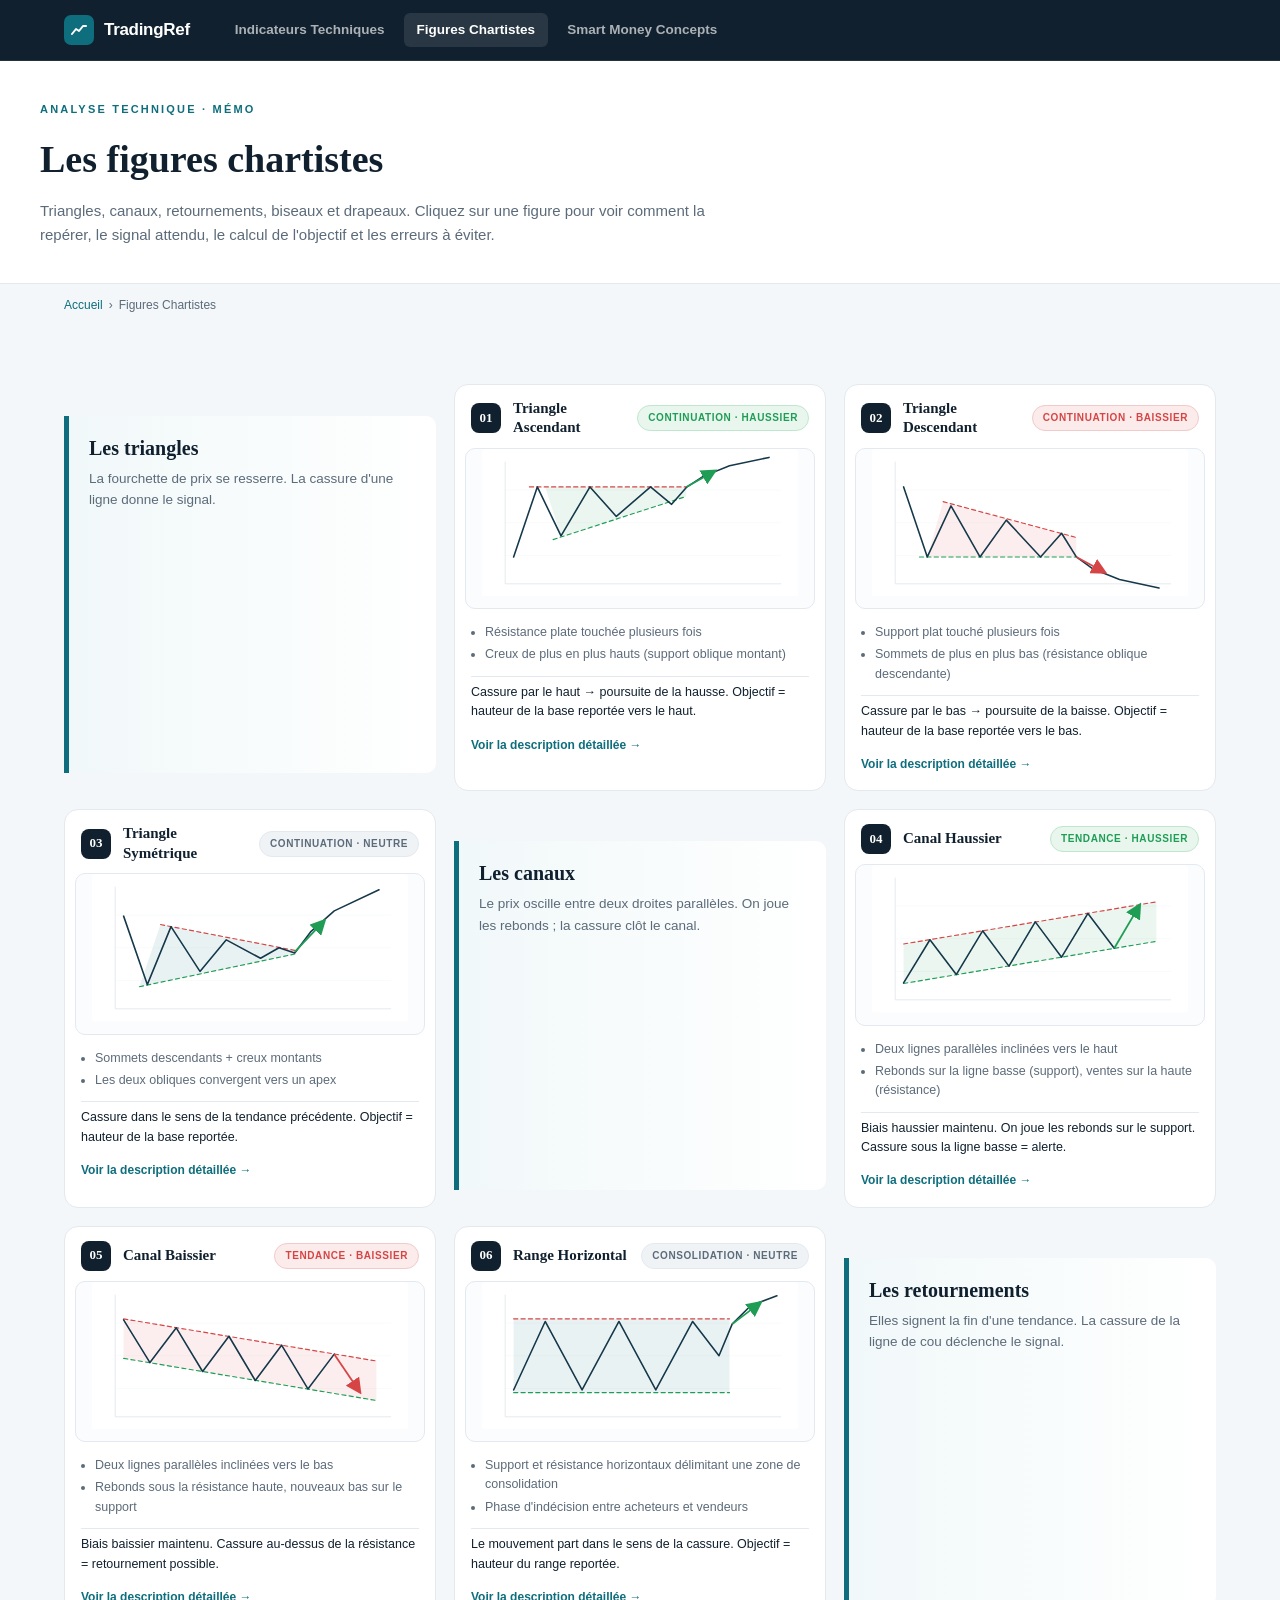
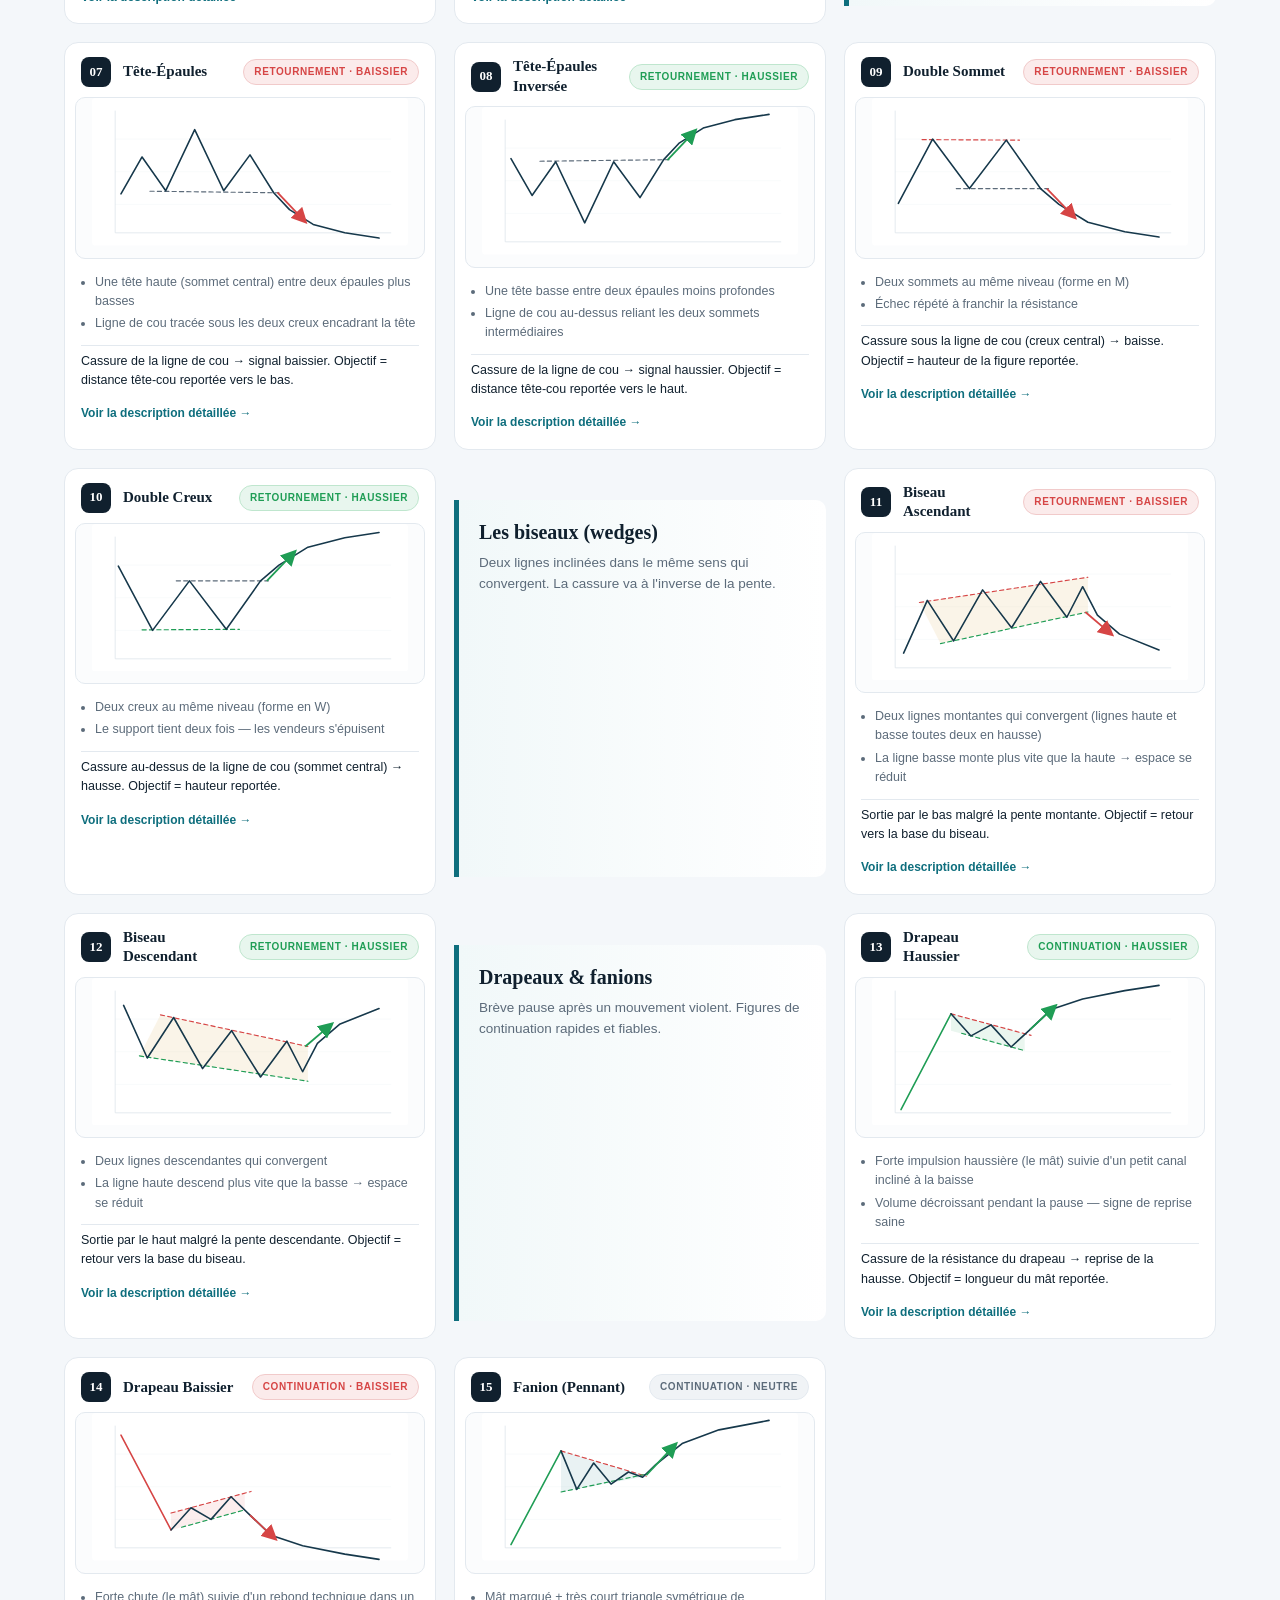
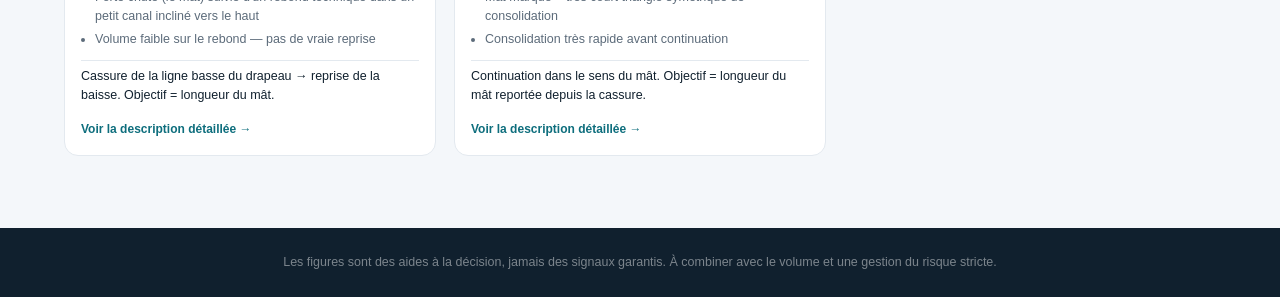
==== figures.html @ bc4d5f83 "Initial commit — TradingRef: site d'analyse technique complet (45 indicateurs/figures/SMC)" ====
<!DOCTYPE html>
<html lang="fr">
<head>
  <meta charset="UTF-8">
  <meta name="viewport" content="width=device-width, initial-scale=1.0">
  <title>Figures Chartistes — TradingRef</title>
  <link rel="stylesheet" href="css/style.css">
</head>
<body data-page="figures">
  <nav class="nav">
    <div class="nav-inner">
      <a href="index.html" class="nav-logo">
        <div class="nav-logo-icon">
          <svg width="16" height="16" viewBox="0 0 16 16" fill="none"><polyline points="1,12 5,7 8,9 12,4 15,4" stroke="#fff" stroke-width="2" stroke-linecap="round" stroke-linejoin="round"/></svg>
        </div>
        TradingRef
      </a>
      <div class="nav-links">
        <a href="indicateurs.html" class="nav-link">Indicateurs Techniques</a>
        <a href="figures.html" class="nav-link active">Figures Chartistes</a>
        <a href="smc.html" class="nav-link">Smart Money Concepts</a>
      </div>
    </div>
  </nav>

  <div class="page-header">
    <div class="page-header-inner">
      <div class="page-kicker">Analyse Technique &middot; Mémo</div>
      <h1>Les figures chartistes</h1>
      <p>Triangles, canaux, retournements, biseaux et drapeaux. Cliquez sur une figure pour voir comment la repérer, le signal attendu, le calcul de l'objectif et les erreurs à éviter.</p>
    </div>
  </div>

  <div class="breadcrumb">
    <a href="index.html">Accueil</a>
    <span>&rsaquo;</span>
    <span>Figures Chartistes</span>
  </div>

  <main class="main">
    <div class="cards-grid" id="cards"></div>
  </main>

  <footer class="footer">
    <p>Les figures sont des aides à la décision, jamais des signaux garantis. À combiner avec le volume et une gestion du risque stricte.</p>
  </footer>

  <!-- Modal -->
  <div class="modal-overlay" id="modal-overlay">
    <div class="modal" id="modal-body"></div>
  </div>

  <script src="js/charts.js"></script>
  <script src="js/data.js"></script>
  <script src="js/app.js"></script>
</body>
</html>
---- css/style.css ----
:root {
  --ink:   #10202E;
  --muted: #5C6B7A;
  --line:  #E3E9EF;
  --bull:  #1F9D55;
  --bear:  #D64545;
  --teal:  #0E6E7D;
  --amber: #C8870A;
  --price: #16384B;
  --paper: #FBFCFD;
  --vio:   #6B4FA0;
  --blue:  #2C6FB5;
  --bg:    #F4F7FA;
}

*, *::before, *::after { box-sizing: border-box; margin: 0; padding: 0; }

body {
  font-family: 'Arial', 'Helvetica Neue', sans-serif;
  background: var(--bg);
  color: var(--ink);
  font-size: 15px;
  line-height: 1.6;
}

/* ── Navigation ─────────────────────────────── */
.nav {
  position: sticky;
  top: 0;
  z-index: 100;
  background: var(--ink);
  border-bottom: 1px solid rgba(255,255,255,0.08);
}
.nav-inner {
  max-width: 1200px;
  margin: 0 auto;
  padding: 0 24px;
  height: 60px;
  display: flex;
  align-items: center;
  gap: 32px;
}
.nav-logo {
  display: flex;
  align-items: center;
  gap: 10px;
  text-decoration: none;
  color: #fff;
  font-weight: 700;
  font-size: 17px;
  letter-spacing: -.3px;
  flex-shrink: 0;
}
.nav-logo-icon {
  width: 30px;
  height: 30px;
  background: var(--teal);
  border-radius: 7px;
  display: flex;
  align-items: center;
  justify-content: center;
}
.nav-links {
  display: flex;
  gap: 6px;
  align-items: center;
  flex: 1;
}
.nav-link {
  text-decoration: none;
  color: rgba(255,255,255,.65);
  font-size: 13.5px;
  font-weight: 600;
  padding: 6px 13px;
  border-radius: 6px;
  transition: all .15s;
  white-space: nowrap;
}
.nav-link:hover, .nav-link.active {
  color: #fff;
  background: rgba(255,255,255,.10);
}

/* ── Hero ────────────────────────────────────── */
.hero {
  background: linear-gradient(135deg, var(--ink) 0%, #1a3450 60%, var(--teal) 100%);
  color: #fff;
  padding: 64px 24px 72px;
  position: relative;
  overflow: hidden;
}
.hero::after {
  content: '';
  position: absolute;
  inset: 0;
  background: radial-gradient(ellipse at 70% 50%, rgba(14,110,125,.35) 0%, transparent 60%);
  pointer-events: none;
}
.hero-inner {
  max-width: 700px;
  margin: 0 auto;
  position: relative;
  z-index: 1;
}
.hero-badge {
  display: inline-block;
  letter-spacing: .2em;
  font-size: 11px;
  color: var(--teal);
  font-weight: 700;
  background: rgba(14,110,125,.18);
  border: 1px solid rgba(14,110,125,.4);
  padding: 5px 12px;
  border-radius: 20px;
  margin-bottom: 22px;
}
.hero-title {
  font-family: Georgia, 'Times New Roman', serif;
  font-size: clamp(36px, 6vw, 58px);
  line-height: 1.06;
  margin-bottom: 20px;
  font-weight: 700;
}
.hero-rule {
  width: 60px;
  height: 4px;
  background: var(--amber);
  border-radius: 2px;
  margin-bottom: 22px;
}
.hero-sub {
  font-size: 16px;
  color: rgba(255,255,255,.70);
  max-width: 560px;
  line-height: 1.7;
}

/* ── Main Container ──────────────────────────── */
.main {
  max-width: 1200px;
  margin: 0 auto;
  padding: 56px 24px 72px;
}

/* ── Category Grid (Homepage) ────────────────── */
.category-grid {
  display: grid;
  grid-template-columns: repeat(3, 1fr);
  gap: 24px;
  margin-bottom: 56px;
}
@media (max-width: 900px) { .category-grid { grid-template-columns: 1fr; } }

.category-card {
  display: flex;
  flex-direction: column;
  gap: 12px;
  background: #fff;
  border: 1px solid var(--line);
  border-radius: 16px;
  padding: 28px 24px;
  text-decoration: none;
  color: var(--ink);
  transition: transform .15s, box-shadow .15s, border-color .15s;
  position: relative;
  overflow: hidden;
}
.category-card::before {
  content: '';
  position: absolute;
  top: 0; left: 0;
  width: 4px;
  height: 100%;
  transition: height .2s;
}
.category-card:nth-child(1)::before { background: var(--teal); }
.category-card:nth-child(2)::before { background: var(--amber); }
.category-card:nth-child(3)::before { background: var(--vio); }
.category-card:hover {
  transform: translateY(-4px);
  box-shadow: 0 12px 40px rgba(0,0,0,.10);
  border-color: rgba(0,0,0,.15);
}
.cat-icon {
  width: 52px;
  height: 52px;
  border-radius: 12px;
  display: flex;
  align-items: center;
  justify-content: center;
  font-size: 22px;
}
.cat-icon--teal  { background: rgba(14,110,125,.12); color: var(--teal); }
.cat-icon--amber { background: rgba(200,135,10,.12); color: var(--amber); }
.cat-icon--vio   { background: rgba(107,79,160,.12); color: var(--vio); }
.cat-count {
  font-size: 11.5px;
  font-weight: 700;
  letter-spacing: .1em;
  color: var(--muted);
  text-transform: uppercase;
}
.category-card h2 {
  font-family: Georgia, serif;
  font-size: 22px;
  font-weight: 700;
}
.category-card p {
  font-size: 14px;
  color: var(--muted);
  line-height: 1.65;
  flex: 1;
}
.cat-sections {
  display: flex;
  flex-wrap: wrap;
  gap: 6px;
}
.cat-sections span {
  font-size: 11px;
  font-weight: 600;
  color: var(--muted);
  background: var(--bg);
  border: 1px solid var(--line);
  border-radius: 12px;
  padding: 3px 9px;
}
.cat-cta {
  font-size: 14px;
  font-weight: 700;
  color: var(--teal);
  align-self: flex-start;
}

/* ── Stats Bar ────────────────────────────────── */
.stats-bar {
  display: flex;
  gap: 0;
  background: #fff;
  border: 1px solid var(--line);
  border-radius: 14px;
  overflow: hidden;
}
.stat {
  flex: 1;
  padding: 22px 20px;
  text-align: center;
  border-right: 1px solid var(--line);
}
.stat:last-child { border-right: none; }
.stat-num {
  display: block;
  font-family: Georgia, serif;
  font-size: 32px;
  font-weight: 700;
  color: var(--teal);
  line-height: 1;
  margin-bottom: 6px;
}
.stat-label {
  font-size: 12px;
  color: var(--muted);
  font-weight: 600;
  text-transform: uppercase;
  letter-spacing: .06em;
}

/* ── Page Header (category pages) ──────────────── */
.page-header {
  background: #fff;
  border-bottom: 1px solid var(--line);
  padding: 40px 24px 36px;
}
.page-header-inner {
  max-width: 1200px;
  margin: 0 auto;
}
.page-kicker {
  font-size: 11px;
  font-weight: 700;
  letter-spacing: .2em;
  color: var(--teal);
  text-transform: uppercase;
  margin-bottom: 10px;
}
.page-header h1 {
  font-family: Georgia, serif;
  font-size: clamp(26px, 4vw, 38px);
  font-weight: 700;
  margin-bottom: 10px;
}
.page-header p {
  font-size: 15px;
  color: var(--muted);
  max-width: 680px;
}

/* ── Section Band ─────────────────────────────── */
.section-band {
  margin: 32px 0 18px;
  padding: 16px 20px;
  border-left: 5px solid var(--teal);
  background: linear-gradient(90deg, #F1F8F9 0%, #fff 100%);
  border-radius: 0 10px 10px 0;
}
.section-band h2 {
  font-family: Georgia, serif;
  font-size: 20px;
  font-weight: 700;
  margin-bottom: 4px;
}
.section-band p {
  font-size: 13.5px;
  color: var(--muted);
  margin: 0;
}

/* ── Cards Grid ───────────────────────────────── */
.cards-grid {
  display: grid;
  grid-template-columns: repeat(auto-fill, minmax(320px, 1fr));
  gap: 18px;
}

/* ── Indicator Card ───────────────────────────── */
.ind-card {
  background: #fff;
  border: 1px solid var(--line);
  border-radius: 14px;
  padding: 0;
  cursor: pointer;
  transition: transform .15s, box-shadow .15s, border-color .15s;
  overflow: hidden;
  display: flex;
  flex-direction: column;
}
.ind-card:hover {
  transform: translateY(-3px);
  box-shadow: 0 8px 30px rgba(0,0,0,.09);
  border-color: var(--teal);
}
.ind-card-head {
  display: flex;
  align-items: center;
  gap: 12px;
  padding: 14px 16px 10px;
}
.ind-num {
  font-family: Georgia, serif;
  font-size: 13px;
  font-weight: 700;
  color: #fff;
  background: var(--ink);
  width: 30px;
  height: 30px;
  border-radius: 8px;
  display: flex;
  align-items: center;
  justify-content: center;
  flex-shrink: 0;
}
.ind-card-head h3 {
  font-family: Georgia, serif;
  font-size: 15px;
  font-weight: 700;
  flex: 1;
  line-height: 1.3;
}
.tag {
  font-size: 10px;
  font-weight: 700;
  letter-spacing: .06em;
  padding: 4px 10px;
  border-radius: 20px;
  white-space: nowrap;
  flex-shrink: 0;
}
.tag-bull    { background: #E8F6EE; color: var(--bull); border: 1px solid #BFE6CE; }
.tag-bear    { background: #FBEBEB; color: var(--bear); border: 1px solid #F1CACA; }
.tag-neutral { background: #F0F3F6; color: var(--muted); border: 1px solid var(--line); }
.tag-blue    { background: #EAF1F8; color: var(--blue); border: 1px solid #C7DBEF; }
.tag-vio     { background: #F2EEF9; color: var(--vio); border: 1px solid #D5C8F0; }
.tag-amber   { background: #FDF4E5; color: var(--amber); border: 1px solid #F0D898; }

.ind-schema {
  padding: 0 16px 12px;
  background: var(--paper);
  margin: 0 10px 10px;
  border: 1px solid var(--line);
  border-radius: 10px;
  overflow: hidden;
}
.ind-schema svg { display: block; width: 100%; height: auto; }

.ind-card-body {
  padding: 0 16px 16px;
  flex: 1;
  display: flex;
  flex-direction: column;
  gap: 8px;
}
.ind-principe {
  font-size: 12.5px;
  color: var(--muted);
  line-height: 1.55;
}
.ind-principe ul {
  margin: 4px 0 0 14px;
  padding: 0;
}
.ind-principe li { margin-bottom: 3px; }
.ind-usage {
  font-size: 12.5px;
  color: var(--ink);
  line-height: 1.55;
  padding-top: 6px;
  border-top: 1px solid var(--line);
}
.ind-cta {
  display: inline-flex;
  align-items: center;
  gap: 5px;
  font-size: 12px;
  font-weight: 700;
  color: var(--teal);
  margin-top: 6px;
}

/* ── Modal ────────────────────────────────────── */
.modal-overlay {
  position: fixed;
  inset: 0;
  z-index: 200;
  background: rgba(10,20,30,.65);
  backdrop-filter: blur(4px);
  display: flex;
  align-items: flex-start;
  justify-content: center;
  padding: 20px;
  overflow-y: auto;
  opacity: 0;
  pointer-events: none;
  transition: opacity .2s;
}
.modal-overlay.open {
  opacity: 1;
  pointer-events: all;
}
.modal {
  background: #fff;
  border-radius: 18px;
  max-width: 860px;
  width: 100%;
  margin: auto;
  overflow: hidden;
  transform: translateY(20px);
  transition: transform .2s;
  box-shadow: 0 32px 80px rgba(0,0,0,.25);
}
.modal-overlay.open .modal { transform: translateY(0); }

.modal-topbar {
  display: flex;
  align-items: center;
  gap: 14px;
  padding: 18px 24px;
  border-bottom: 1px solid var(--line);
  background: var(--ink);
  color: #fff;
}
.modal-close {
  background: rgba(255,255,255,.12);
  border: none;
  color: #fff;
  width: 34px;
  height: 34px;
  border-radius: 8px;
  cursor: pointer;
  font-size: 18px;
  display: flex;
  align-items: center;
  justify-content: center;
  transition: background .15s;
}
.modal-close:hover { background: rgba(255,255,255,.22); }
.modal-title-area { flex: 1 }
.modal-num {
  font-family: Georgia, serif;
  font-size: 12px;
  font-weight: 700;
  color: rgba(255,255,255,.5);
  letter-spacing: .08em;
  margin-bottom: 4px;
}
.modal-title {
  font-family: Georgia, serif;
  font-size: 20px;
  font-weight: 700;
  color: #fff;
  line-height: 1.2;
}

.modal-body { padding: 0; }

.modal-chart {
  padding: 20px 24px;
  background: var(--paper);
  border-bottom: 1px solid var(--line);
}
.modal-chart svg { display: block; width: 100%; height: auto; border-radius: 10px; }

.modal-content {
  padding: 24px;
  display: grid;
  grid-template-columns: 1fr 1fr;
  gap: 20px;
}
@media (max-width: 640px) { .modal-content { grid-template-columns: 1fr; } }

.modal-section {
  background: var(--paper);
  border: 1px solid var(--line);
  border-radius: 12px;
  padding: 18px;
}
.modal-section.full { grid-column: 1 / -1; }
.modal-section-head {
  font-size: 10px;
  font-weight: 700;
  letter-spacing: .14em;
  text-transform: uppercase;
  margin-bottom: 12px;
  display: flex;
  align-items: center;
  gap: 8px;
}
.modal-section-head::before {
  content: '';
  width: 14px;
  height: 3px;
  border-radius: 2px;
  background: var(--teal);
  flex-shrink: 0;
}
.modal-section-head.amber::before { background: var(--amber); }
.modal-section-head.bear::before  { background: var(--bear); }
.modal-section-head.vio::before   { background: var(--vio); }
.modal-section-head.bull::before  { background: var(--bull); }

.modal-section p {
  font-size: 13.5px;
  color: var(--muted);
  line-height: 1.7;
}
.modal-section ul, .modal-section ol {
  margin: 0;
  padding-left: 16px;
}
.modal-section li {
  font-size: 13.5px;
  color: var(--muted);
  margin-bottom: 6px;
  line-height: 1.6;
}
.modal-section li strong { color: var(--ink); }

.formula-box {
  background: var(--ink);
  color: #A8D8E8;
  border-radius: 8px;
  padding: 12px 16px;
  font-family: 'Courier New', monospace;
  font-size: 13px;
  line-height: 1.7;
  margin: 10px 0;
  white-space: pre-wrap;
  word-break: break-all;
}

.param-grid {
  display: flex;
  flex-direction: column;
  gap: 8px;
  margin-top: 4px;
}
.param-item {
  display: flex;
  gap: 10px;
  align-items: flex-start;
}
.param-key {
  font-size: 11.5px;
  font-weight: 700;
  color: var(--amber);
  font-family: 'Courier New', monospace;
  background: #FDF4E5;
  border: 1px solid #F0D898;
  padding: 2px 7px;
  border-radius: 5px;
  white-space: nowrap;
  flex-shrink: 0;
}
.param-desc {
  font-size: 13px;
  color: var(--muted);
  line-height: 1.5;
}

.pinescript-box {
  background: #0D1117;
  color: #E6EDF3;
  border-radius: 10px;
  padding: 16px 18px;
  font-family: 'Courier New', 'Consolas', monospace;
  font-size: 12.5px;
  line-height: 1.8;
  overflow-x: auto;
  white-space: pre;
  margin-top: 6px;
}
.ps-comment { color: #8B949E; }
.ps-keyword { color: #FF7B72; }
.ps-string  { color: #A5D6FF; }
.ps-func    { color: #D2A8FF; }
.ps-const   { color: #79C0FF; }

/* ── Footer ───────────────────────────────────── */
footer.footer {
  background: var(--ink);
  color: rgba(255,255,255,.45);
  text-align: center;
  padding: 24px;
  font-size: 12.5px;
  line-height: 1.7;
}

/* ── Breadcrumb ────────────────────────────────── */
.breadcrumb {
  font-size: 12px;
  color: var(--muted);
  display: flex;
  align-items: center;
  gap: 6px;
  padding: 12px 24px;
  max-width: 1200px;
  margin: 0 auto;
}
.breadcrumb a { color: var(--teal); text-decoration: none; }
.breadcrumb a:hover { text-decoration: underline; }
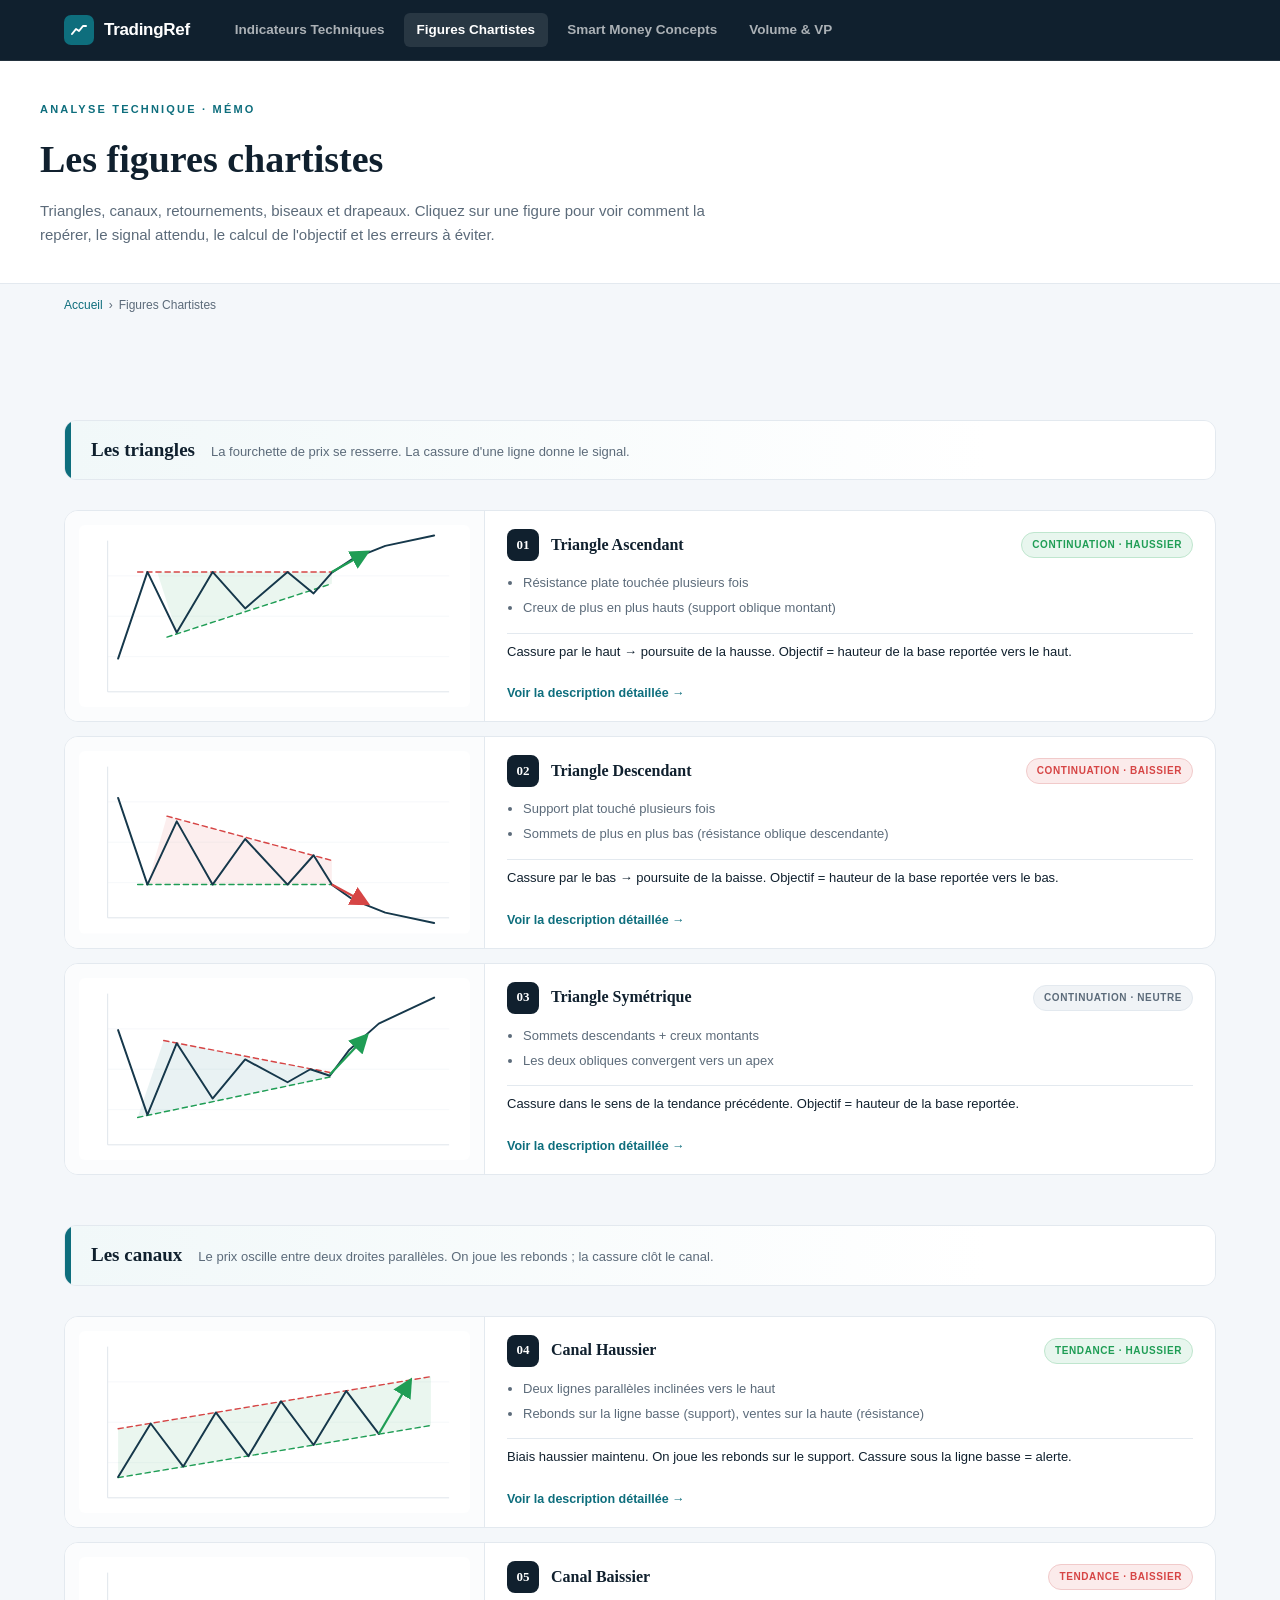
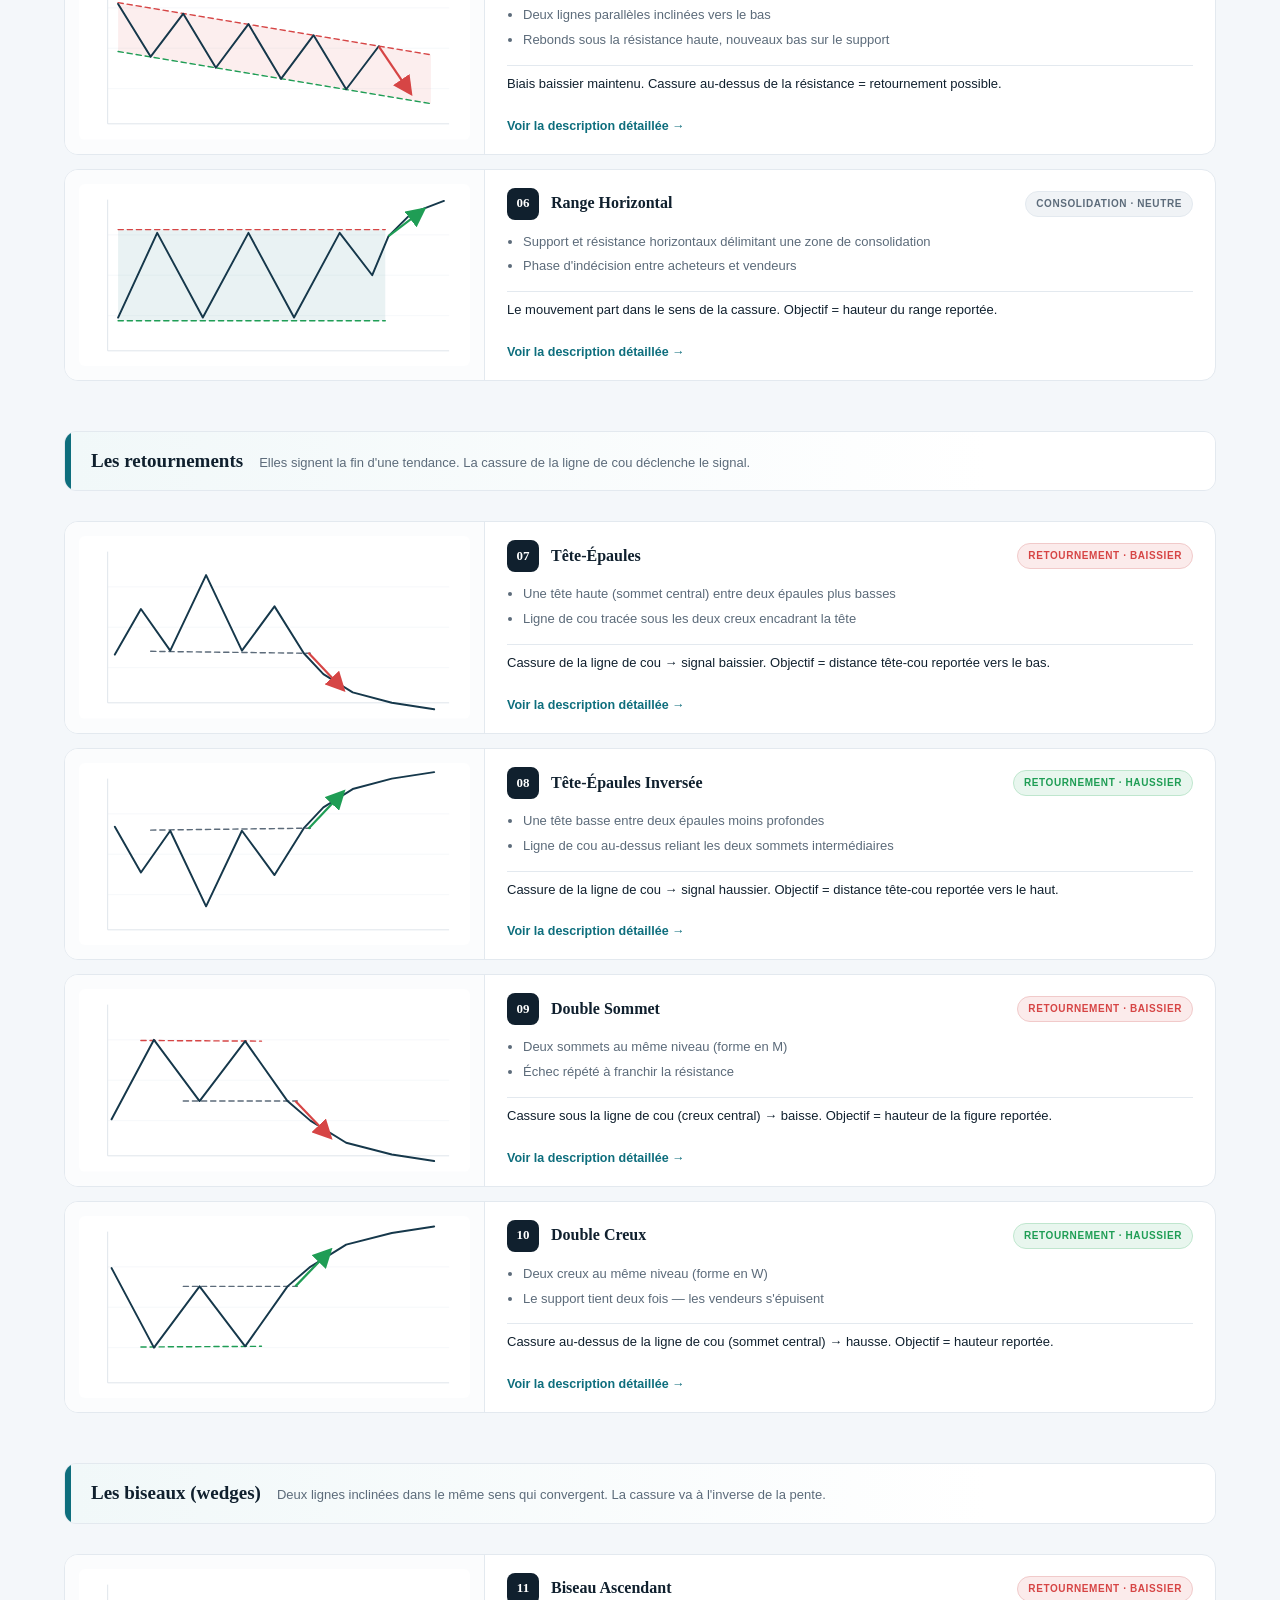
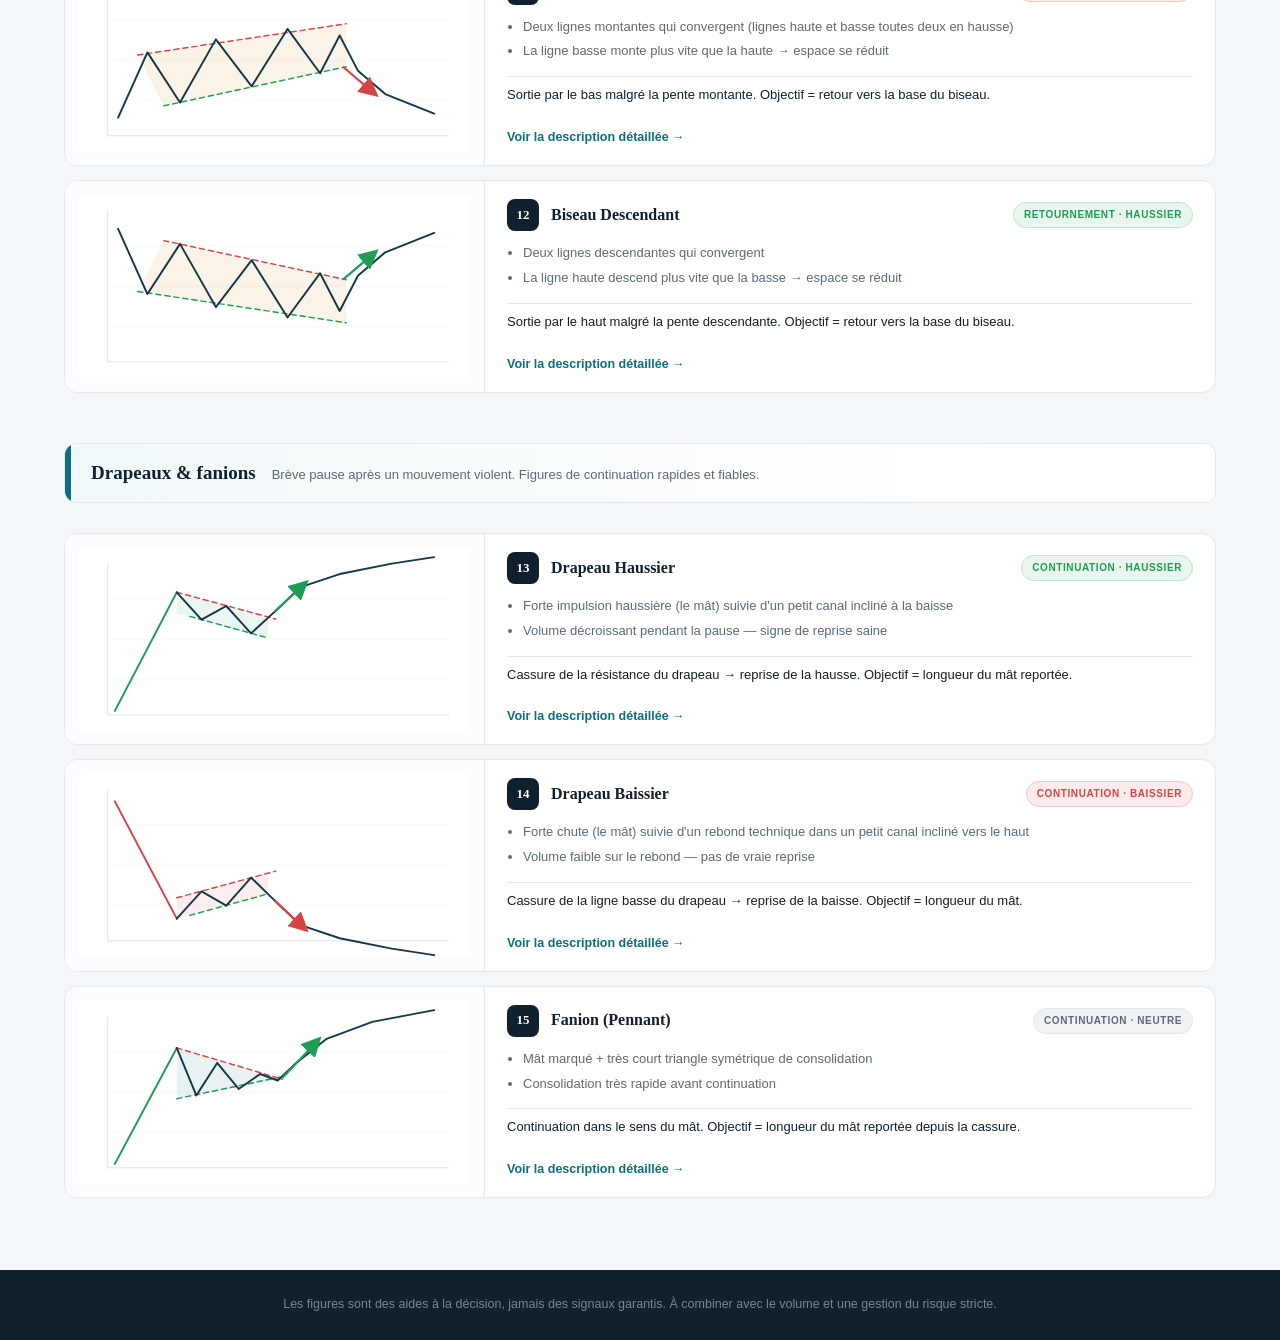
==== commit ef18995e: "Feat: nouvelle page Volume & Volume Profile — 15 concepts, schemas VP/FRVP/Delta" ====
--- a/figures.html
+++ b/figures.html
@@ -19,6 +19,7 @@
         <a href="indicateurs.html" class="nav-link">Indicateurs Techniques</a>
         <a href="figures.html" class="nav-link active">Figures Chartistes</a>
         <a href="smc.html" class="nav-link">Smart Money Concepts</a>
+        <a href="volume.html" class="nav-link">Volume &amp; VP</a>
       </div>
     </div>
   </nav>
--- a/css/style.css
+++ b/css/style.css
@@ -193,6 +193,7 @@
 .cat-icon--teal  { background: rgba(14,110,125,.12); color: var(--teal); }
 .cat-icon--amber { background: rgba(200,135,10,.12); color: var(--amber); }
 .cat-icon--vio   { background: rgba(107,79,160,.12); color: var(--vio); }
+.cat-icon--blue  { background: rgba(44,111,181,.12); color: var(--blue); }
 .cat-count {
   font-size: 11.5px;
   font-weight: 700;
@@ -297,53 +298,93 @@
 
 /* ── Section Band ─────────────────────────────── */
 .section-band {
-  margin: 32px 0 18px;
-  padding: 16px 20px;
-  border-left: 5px solid var(--teal);
-  background: linear-gradient(90deg, #F1F8F9 0%, #fff 100%);
-  border-radius: 0 10px 10px 0;
+  margin: 36px 0 16px;
+  padding: 0;
+  display: flex;
+  align-items: center;
+  gap: 0;
+  border-radius: 12px;
+  overflow: hidden;
+  border: 1px solid var(--line);
+}
+.section-band-accent {
+  width: 6px;
+  align-self: stretch;
+  background: var(--teal);
+  flex-shrink: 0;
+}
+.section-band-inner {
+  flex: 1;
+  padding: 14px 20px;
+  background: linear-gradient(90deg, #F1F8F9 0%, #fff 80%);
+  display: flex;
+  align-items: baseline;
+  gap: 16px;
+  flex-wrap: wrap;
 }
 .section-band h2 {
   font-family: Georgia, serif;
-  font-size: 20px;
-  font-weight: 700;
-  margin-bottom: 4px;
+  font-size: 19px;
+  font-weight: 700;
+  white-space: nowrap;
+  margin: 0;
 }
 .section-band p {
-  font-size: 13.5px;
+  font-size: 13px;
   color: var(--muted);
   margin: 0;
+  line-height: 1.5;
 }
 
 /* ── Cards Grid ───────────────────────────────── */
 .cards-grid {
-  display: grid;
-  grid-template-columns: repeat(auto-fill, minmax(320px, 1fr));
-  gap: 18px;
-}
-
-/* ── Indicator Card ───────────────────────────── */
+  display: flex;
+  flex-direction: column;
+  gap: 14px;
+}
+
+/* ── Indicator Card — horizontal 1 per line ───── */
 .ind-card {
   background: #fff;
   border: 1px solid var(--line);
   border-radius: 14px;
-  padding: 0;
   cursor: pointer;
   transition: transform .15s, box-shadow .15s, border-color .15s;
   overflow: hidden;
+  display: grid;
+  grid-template-columns: 420px 1fr;
+  min-height: 190px;
+}
+.ind-card:hover {
+  transform: translateY(-2px);
+  box-shadow: 0 8px 32px rgba(0,0,0,.10);
+  border-color: var(--teal);
+}
+@media (max-width: 780px) {
+  .ind-card { grid-template-columns: 1fr; }
+}
+
+.ind-schema {
+  background: var(--paper);
+  border-right: 1px solid var(--line);
+  padding: 14px;
+  display: flex;
+  align-items: center;
+  justify-content: center;
+}
+.ind-schema svg { display: block; width: 100%; height: auto; border-radius: 6px; }
+
+.ind-card-right {
   display: flex;
   flex-direction: column;
-}
-.ind-card:hover {
-  transform: translateY(-3px);
-  box-shadow: 0 8px 30px rgba(0,0,0,.09);
-  border-color: var(--teal);
-}
+  padding: 18px 22px;
+  gap: 10px;
+}
+
 .ind-card-head {
   display: flex;
   align-items: center;
   gap: 12px;
-  padding: 14px 16px 10px;
 }
 .ind-num {
   font-family: Georgia, serif;
@@ -351,8 +392,8 @@
   font-weight: 700;
   color: #fff;
   background: var(--ink);
-  width: 30px;
-  height: 30px;
+  width: 32px;
+  height: 32px;
   border-radius: 8px;
   display: flex;
   align-items: center;
@@ -361,7 +402,7 @@
 }
 .ind-card-head h3 {
   font-family: Georgia, serif;
-  font-size: 15px;
+  font-size: 16px;
   font-weight: 700;
   flex: 1;
   line-height: 1.3;
@@ -375,55 +416,37 @@
   white-space: nowrap;
   flex-shrink: 0;
 }
-.tag-bull    { background: #E8F6EE; color: var(--bull); border: 1px solid #BFE6CE; }
-.tag-bear    { background: #FBEBEB; color: var(--bear); border: 1px solid #F1CACA; }
+.tag-bull    { background: #E8F6EE; color: var(--bull);  border: 1px solid #BFE6CE; }
+.tag-bear    { background: #FBEBEB; color: var(--bear);  border: 1px solid #F1CACA; }
 .tag-neutral { background: #F0F3F6; color: var(--muted); border: 1px solid var(--line); }
-.tag-blue    { background: #EAF1F8; color: var(--blue); border: 1px solid #C7DBEF; }
-.tag-vio     { background: #F2EEF9; color: var(--vio); border: 1px solid #D5C8F0; }
+.tag-blue    { background: #EAF1F8; color: var(--blue);  border: 1px solid #C7DBEF; }
+.tag-vio     { background: #F2EEF9; color: var(--vio);   border: 1px solid #D5C8F0; }
 .tag-amber   { background: #FDF4E5; color: var(--amber); border: 1px solid #F0D898; }
 
-.ind-schema {
-  padding: 0 16px 12px;
-  background: var(--paper);
-  margin: 0 10px 10px;
-  border: 1px solid var(--line);
-  border-radius: 10px;
-  overflow: hidden;
-}
-.ind-schema svg { display: block; width: 100%; height: auto; }
-
-.ind-card-body {
-  padding: 0 16px 16px;
+.ind-principe {
+  font-size: 13px;
+  color: var(--muted);
+  line-height: 1.6;
+}
+.ind-principe ul { margin: 2px 0 0 16px; padding: 0; }
+.ind-principe li { margin-bottom: 4px; }
+
+.ind-usage {
+  font-size: 13px;
+  color: var(--ink);
+  line-height: 1.6;
+  padding-top: 8px;
+  border-top: 1px solid var(--line);
   flex: 1;
-  display: flex;
-  flex-direction: column;
-  gap: 8px;
-}
-.ind-principe {
-  font-size: 12.5px;
-  color: var(--muted);
-  line-height: 1.55;
-}
-.ind-principe ul {
-  margin: 4px 0 0 14px;
-  padding: 0;
-}
-.ind-principe li { margin-bottom: 3px; }
-.ind-usage {
-  font-size: 12.5px;
-  color: var(--ink);
-  line-height: 1.55;
-  padding-top: 6px;
-  border-top: 1px solid var(--line);
 }
 .ind-cta {
   display: inline-flex;
   align-items: center;
   gap: 5px;
-  font-size: 12px;
+  font-size: 12.5px;
   font-weight: 700;
   color: var(--teal);
-  margin-top: 6px;
+  margin-top: 4px;
 }
 
 /* ── Modal ────────────────────────────────────── */
